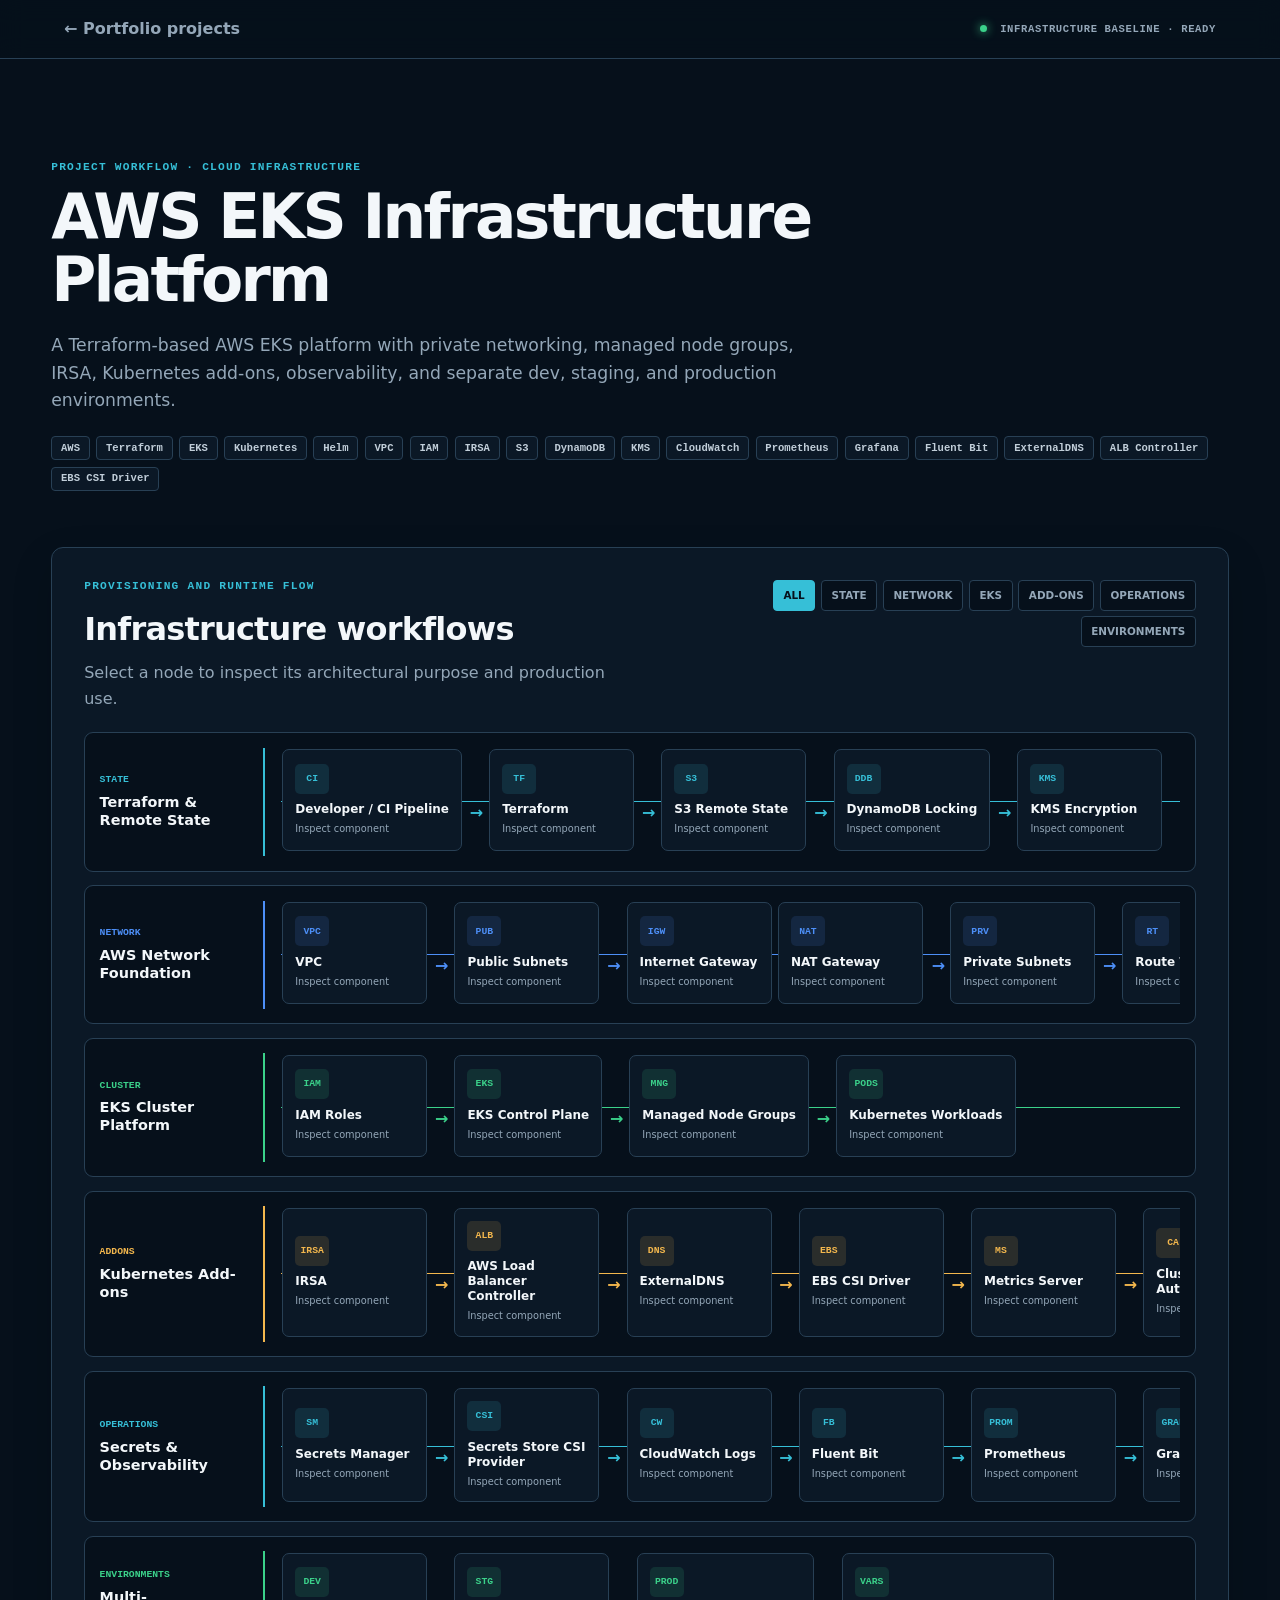
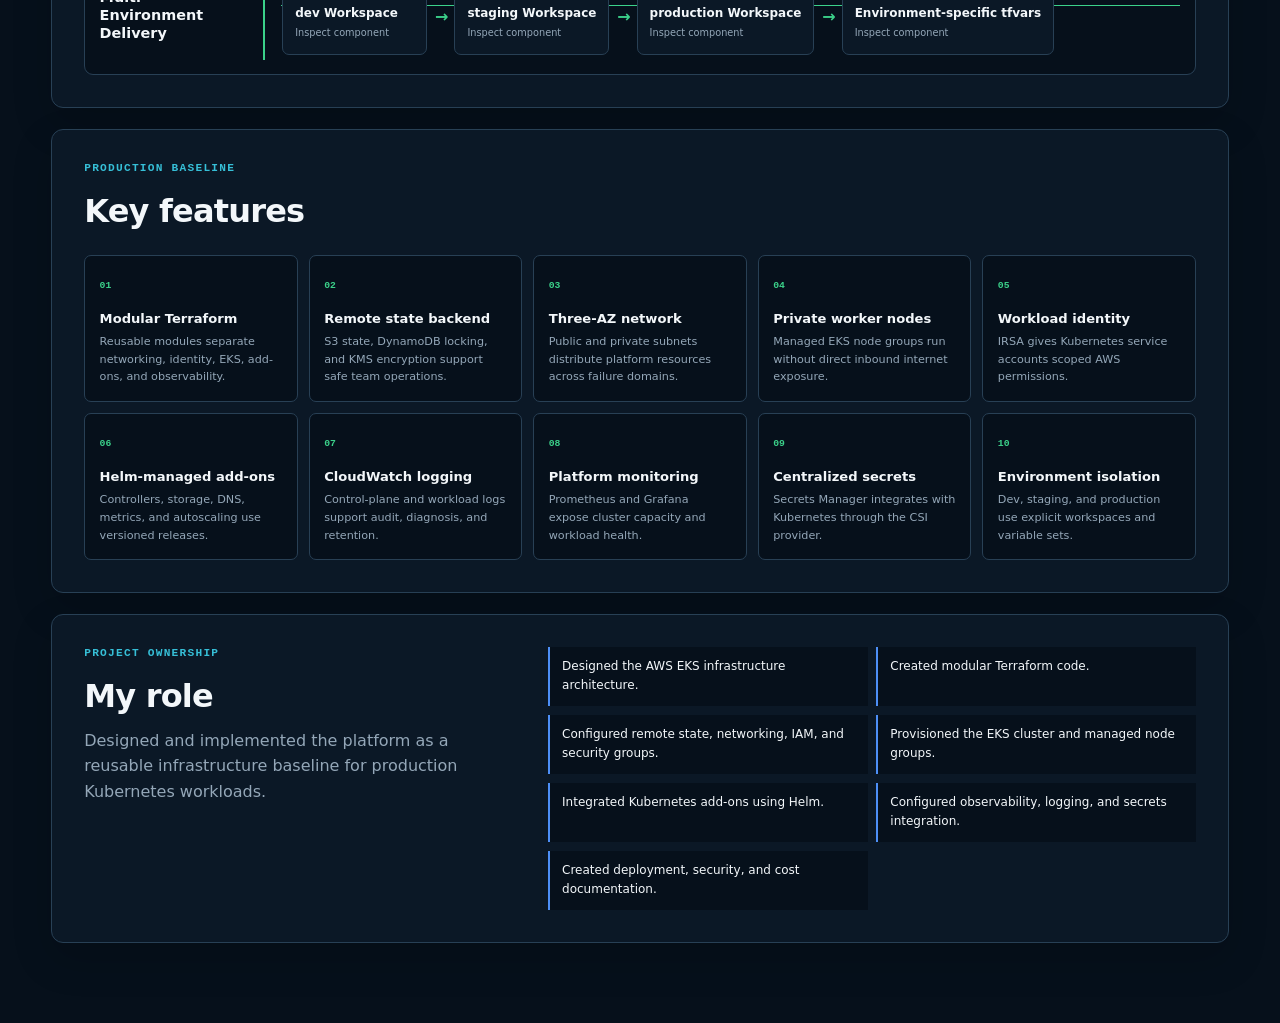
==== aws-eks-infrastructure-workflow/index.html @ 034f8abb "add AWS EKS infrastructure workflow" ====
<!doctype html>
<html lang="en">
<head>
  <meta charset="UTF-8" />
  <meta name="viewport" content="width=device-width, initial-scale=1.0" />
  <meta name="description" content="Interactive workflow for a Terraform-based AWS EKS infrastructure platform." />
  <meta name="theme-color" content="#07111d" />
  <title>AWS EKS Infrastructure Platform</title>
  <link rel="stylesheet" href="style.css" />
</head>
<body>
  <a class="skip-link" href="#workflows">Skip to infrastructure workflows</a>

  <header class="site-header">
    <a href="../index.html#projects">← Portfolio projects</a>
    <span><i></i> Infrastructure baseline · ready</span>
  </header>

  <main>
    <header class="hero">
      <p class="eyebrow">Project workflow · Cloud infrastructure</p>
      <h1>AWS EKS Infrastructure Platform</h1>
      <p>A Terraform-based AWS EKS platform with private networking, managed node groups, IRSA, Kubernetes add-ons, observability, and separate dev, staging, and production environments.</p>
      <div class="tech-stack" aria-label="Technology stack">
        <span>AWS</span><span>Terraform</span><span>EKS</span><span>Kubernetes</span><span>Helm</span><span>VPC</span><span>IAM</span><span>IRSA</span><span>S3</span><span>DynamoDB</span><span>KMS</span><span>CloudWatch</span><span>Prometheus</span><span>Grafana</span><span>Fluent Bit</span><span>ExternalDNS</span><span>ALB Controller</span><span>EBS CSI Driver</span>
      </div>
    </header>

    <section class="workflow-section" id="workflows" aria-labelledby="workflow-title">
      <div class="section-head">
        <div>
          <p class="eyebrow">Provisioning and runtime flow</p>
          <h2 id="workflow-title">Infrastructure workflows</h2>
          <p>Select a node to inspect its architectural purpose and production use.</p>
        </div>
        <div class="lane-filters" role="group" aria-label="Filter infrastructure workflow lanes">
          <button class="active" type="button" data-filter="all" aria-pressed="true">All</button>
          <button type="button" data-filter="state" aria-pressed="false">State</button>
          <button type="button" data-filter="network" aria-pressed="false">Network</button>
          <button type="button" data-filter="cluster" aria-pressed="false">EKS</button>
          <button type="button" data-filter="addons" aria-pressed="false">Add-ons</button>
          <button type="button" data-filter="operations" aria-pressed="false">Operations</button>
          <button type="button" data-filter="environments" aria-pressed="false">Environments</button>
        </div>
      </div>
      <div class="workflow-lanes" id="workflowLanes"></div>
    </section>

    <section class="features" aria-labelledby="features-title">
      <div class="section-head compact"><div><p class="eyebrow">Production baseline</p><h2 id="features-title">Key features</h2></div></div>
      <div class="feature-grid">
        <article><span>01</span><h3>Modular Terraform</h3><p>Reusable modules separate networking, identity, EKS, add-ons, and observability.</p></article>
        <article><span>02</span><h3>Remote state backend</h3><p>S3 state, DynamoDB locking, and KMS encryption support safe team operations.</p></article>
        <article><span>03</span><h3>Three-AZ network</h3><p>Public and private subnets distribute platform resources across failure domains.</p></article>
        <article><span>04</span><h3>Private worker nodes</h3><p>Managed EKS node groups run without direct inbound internet exposure.</p></article>
        <article><span>05</span><h3>Workload identity</h3><p>IRSA gives Kubernetes service accounts scoped AWS permissions.</p></article>
        <article><span>06</span><h3>Helm-managed add-ons</h3><p>Controllers, storage, DNS, metrics, and autoscaling use versioned releases.</p></article>
        <article><span>07</span><h3>CloudWatch logging</h3><p>Control-plane and workload logs support audit, diagnosis, and retention.</p></article>
        <article><span>08</span><h3>Platform monitoring</h3><p>Prometheus and Grafana expose cluster capacity and workload health.</p></article>
        <article><span>09</span><h3>Centralized secrets</h3><p>Secrets Manager integrates with Kubernetes through the CSI provider.</p></article>
        <article><span>10</span><h3>Environment isolation</h3><p>Dev, staging, and production use explicit workspaces and variable sets.</p></article>
      </div>
    </section>

    <section class="role" aria-labelledby="role-title">
      <div><p class="eyebrow">Project ownership</p><h2 id="role-title">My role</h2><p>Designed and implemented the platform as a reusable infrastructure baseline for production Kubernetes workloads.</p></div>
      <ul>
        <li>Designed the AWS EKS infrastructure architecture.</li>
        <li>Created modular Terraform code.</li>
        <li>Configured remote state, networking, IAM, and security groups.</li>
        <li>Provisioned the EKS cluster and managed node groups.</li>
        <li>Integrated Kubernetes add-ons using Helm.</li>
        <li>Configured observability, logging, and secrets integration.</li>
        <li>Created deployment, security, and cost documentation.</li>
      </ul>
    </section>
  </main>

  <aside class="detail-panel" id="detailPanel" role="dialog" aria-modal="true" aria-labelledby="detailTitle" aria-hidden="true">
    <div class="detail-head"><span id="detailLane">NETWORK FOUNDATION</span><button id="closePanel" type="button" aria-label="Close component details">×</button></div>
    <span class="detail-icon" id="detailIcon" aria-hidden="true">VPC</span>
    <h2 id="detailTitle"></h2>
    <p id="detailPurpose"></p>
    <dl>
      <div><dt>Why it is used</dt><dd id="detailReason"></dd></div>
      <div><dt>Production example</dt><dd id="detailExample"></dd></div>
    </dl>
  </aside>
  <div class="backdrop" id="backdrop" hidden></div>

  <script src="script.js"></script>
</body>
</html>
---- aws-eks-infrastructure-workflow/style.css ----
:root {
  --bg: #06101b;
  --panel: #0b1826;
  --panel-strong: #0f2132;
  --line: #284055;
  --text: #f3f7fa;
  --muted: #94a7b8;
  --cyan: #36bfd7;
  --blue: #4d8ff7;
  --green: #3bd18a;
  --amber: #f3b74d;
}

* { box-sizing: border-box; }
html { scroll-behavior: smooth; }
body { margin: 0; min-width: 320px; color: var(--text); background: var(--bg); font: 400 16px/1.6 Inter, system-ui, -apple-system, "Segoe UI", sans-serif; -webkit-font-smoothing: antialiased; }
button, a { font: inherit; }
.skip-link { position: fixed; z-index: 80; top: .6rem; left: .6rem; padding: .5rem .7rem; color: var(--bg); background: var(--cyan); transform: translateY(-170%); }
.skip-link:focus { transform: none; }
.site-header { position: sticky; z-index: 20; top: 0; display: flex; justify-content: space-between; align-items: center; padding: 1rem 5vw; border-bottom: 1px solid var(--line); background: rgba(6,16,27,.94); backdrop-filter: blur(12px); }
.site-header a { color: var(--muted); font-weight: 750; text-decoration: none; }
.site-header span { color: var(--muted); font: 750 .66rem/1 ui-monospace, monospace; text-transform: uppercase; letter-spacing: .06em; }
.site-header i { display: inline-block; width: 7px; height: 7px; margin-right: .4rem; border-radius: 50%; background: var(--green); box-shadow: 0 0 10px var(--green); }
main { width: min(1300px, 92vw); margin: auto; }
.hero { padding: clamp(4rem, 8vw, 6.8rem) 0 3.5rem; }
.eyebrow { margin: 0 0 .65rem; color: var(--cyan); font: 800 .7rem/1.2 ui-monospace, monospace; text-transform: uppercase; letter-spacing: .11em; }
.hero h1 { max-width: 900px; margin: 0; font-size: clamp(2.2rem, 4.8vw, 4.5rem); line-height: 1.03; letter-spacing: -.045em; }
.hero > p:not(.eyebrow) { max-width: 790px; margin: 1.3rem 0; color: var(--muted); font-size: 1.08rem; }
.tech-stack { display: flex; flex-wrap: wrap; gap: .4rem; }
.tech-stack span { padding: .3rem .55rem; border: 1px solid var(--line); border-radius: 4px; color: #c1ced9; background: var(--panel); font: 700 .66rem/1.2 ui-monospace, monospace; }
.workflow-section, .features, .role { margin-bottom: 1.3rem; padding: clamp(1.1rem, 2.6vw, 2rem); border: 1px solid var(--line); border-radius: 12px; background: var(--panel); box-shadow: 0 16px 40px rgba(0,0,0,.16); }
.section-head { display: flex; justify-content: space-between; align-items: flex-start; gap: 1.5rem; margin-bottom: 1.3rem; }
.section-head.compact { margin-bottom: 1.1rem; }
.section-head h2, .role h2 { margin: 0; font-size: clamp(1.45rem, 2.5vw, 2.05rem); letter-spacing: -.025em; }
.section-head > div > p:last-child, .role > div > p:last-child { margin: .35rem 0 0; color: var(--muted); }
.lane-filters { display: flex; flex-wrap: wrap; justify-content: flex-end; gap: .35rem; max-width: 560px; }
.lane-filters button { padding: .38rem .6rem; color: var(--muted); border: 1px solid var(--line); border-radius: 4px; background: var(--bg); cursor: pointer; font-size: .65rem; font-weight: 850; text-transform: uppercase; }
.lane-filters button:hover, .lane-filters button:focus-visible { border-color: var(--cyan); outline: none; }
.lane-filters button.active { color: var(--bg); border-color: var(--cyan); background: var(--cyan); }
.workflow-lanes { display: grid; gap: .85rem; }
.lane { --lane-color: var(--cyan); display: grid; grid-template-columns: 165px 1fr; gap: 1rem; padding: .9rem; border: 1px solid var(--line); border-radius: 9px; background: var(--bg); }
.lane.filtered { display: none; }
.lane-heading { display: flex; flex-direction: column; justify-content: center; padding-right: .8rem; border-right: 2px solid var(--lane-color); }
.lane-heading span { color: var(--lane-color); font: 800 .61rem/1 ui-monospace, monospace; text-transform: uppercase; }
.lane-heading h3 { margin: .5rem 0 0; font-size: .9rem; line-height: 1.25; }
.node-flow { display: flex; align-items: stretch; gap: 1.7rem; min-width: 0; overflow-x: auto; padding: .1rem .1rem .3rem; background-image: linear-gradient(90deg, var(--lane-color), var(--lane-color)); background-position: left 50%; background-repeat: no-repeat; background-size: 0 1px; animation: drawConnector 1.1s ease forwards; }
.node-group { position: relative; display: flex; gap: .4rem; min-width: max-content; }
.node { position: relative; display: flex; flex-direction: column; justify-content: center; min-width: 145px; min-height: 102px; padding: .75rem; border: 1px solid var(--line); border-radius: 7px; color: var(--text); text-align: left; background: var(--panel); cursor: pointer; transition: border-color .2s, transform .2s, box-shadow .2s; }
.node::after, .node-group::after { content: "→"; position: absolute; left: calc(100% + .55rem); top: 50%; color: var(--lane-color); font-weight: 900; }
.node-group .node::after, .node-flow > :last-child::after { display: none; }
.node:hover, .node:focus-visible, .node.selected { border-color: var(--lane-color); outline: none; transform: translateY(-2px); box-shadow: 0 8px 20px rgba(0,0,0,.3); }
.node-code { display: grid; place-items: center; width: 34px; height: 30px; margin-bottom: .55rem; border-radius: 5px; color: var(--lane-color); background: color-mix(in srgb, var(--lane-color) 13%, transparent); font: 850 .61rem/1 ui-monospace, monospace; }
.node strong { font-size: .75rem; line-height: 1.25; }
.node small { margin-top: .25rem; color: var(--muted); font-size: .61rem; }
.feature-grid { display: grid; grid-template-columns: repeat(5, 1fr); gap: .7rem; }
.feature-grid article { padding: .9rem; border: 1px solid var(--line); border-radius: 7px; background: var(--bg); }
.feature-grid span { color: var(--green); font: 850 .61rem/1 ui-monospace, monospace; }
.feature-grid h3 { margin: .75rem 0 .25rem; font-size: .82rem; }
.feature-grid p { margin: 0; color: var(--muted); font-size: .7rem; }
.role { display: grid; grid-template-columns: .8fr 1.2fr; gap: 2rem; margin-bottom: 5rem; }
.role ul { display: grid; grid-template-columns: 1fr 1fr; gap: .55rem; margin: 0; padding: 0; list-style: none; }
.role li { padding: .65rem .75rem; border-left: 2px solid var(--blue); background: var(--bg); font-size: .75rem; }
.detail-panel { position: fixed; z-index: 50; top: 0; right: 0; width: min(455px, 100%); height: 100dvh; padding: 1.5rem; overflow-y: auto; border-left: 1px solid var(--line); background: #081521; box-shadow: -25px 0 65px rgba(0,0,0,.55); visibility: hidden; transform: translateX(105%); transition: transform .25s, visibility .25s; }
.detail-panel.open { visibility: visible; transform: none; }
.detail-head { display: flex; justify-content: space-between; align-items: center; color: var(--cyan); font: 800 .65rem/1 ui-monospace, monospace; }
.detail-head button { width: 38px; height: 38px; color: var(--muted); border: 1px solid var(--line); border-radius: 5px; background: transparent; cursor: pointer; font-size: 1.4rem; }
.detail-icon { display: grid; place-items: center; width: 62px; height: 62px; margin: 3rem 0 1.3rem; color: var(--cyan); border: 1px solid rgba(54,191,215,.4); border-radius: 9px; background: rgba(54,191,215,.1); font: 900 .75rem/1 ui-monospace, monospace; }
.detail-panel h2 { margin: 0; font-size: 1.8rem; }
.detail-panel > p { color: var(--muted); }
.detail-panel dl { margin-top: 1.8rem; }
.detail-panel dl div { padding: 1rem 0; border-top: 1px solid var(--line); }
.detail-panel dt { color: var(--cyan); font: 850 .64rem/1 ui-monospace, monospace; text-transform: uppercase; }
.detail-panel dd { margin: .4rem 0 0; font-size: .84rem; }
.backdrop { position: fixed; z-index: 40; inset: 0; background: rgba(0,0,0,.7); }
.backdrop[hidden] { display: none; }
@keyframes drawConnector { to { background-size: 100% 1px; } }
@media (max-width: 1000px) { .feature-grid { grid-template-columns: repeat(2, 1fr); } .section-head { flex-direction: column; } .lane-filters { justify-content: flex-start; } .role { grid-template-columns: 1fr; } }
@media (max-width: 760px) { .lane { grid-template-columns: 1fr; } .lane-heading { padding: 0 0 .65rem; border-right: 0; border-bottom: 2px solid var(--lane-color); } .node-flow { flex-direction: column; overflow: visible; gap: 1.6rem; } .node-group { display: grid; min-width: 0; } .node { width: 100%; min-width: 0; } .node::after, .node-group::after { content: "↓"; left: 50%; top: calc(100% + .48rem); } .node-group .node::after { display: none; } }
@media (max-width: 520px) { main { width: 94vw; } .site-header span { display: none; } .hero { padding-top: 3rem; } .feature-grid, .role ul { grid-template-columns: 1fr; } }
@media (prefers-reduced-motion: reduce) { * { scroll-behavior: auto !important; animation-duration: .01ms !important; transition-duration: .01ms !important; } }
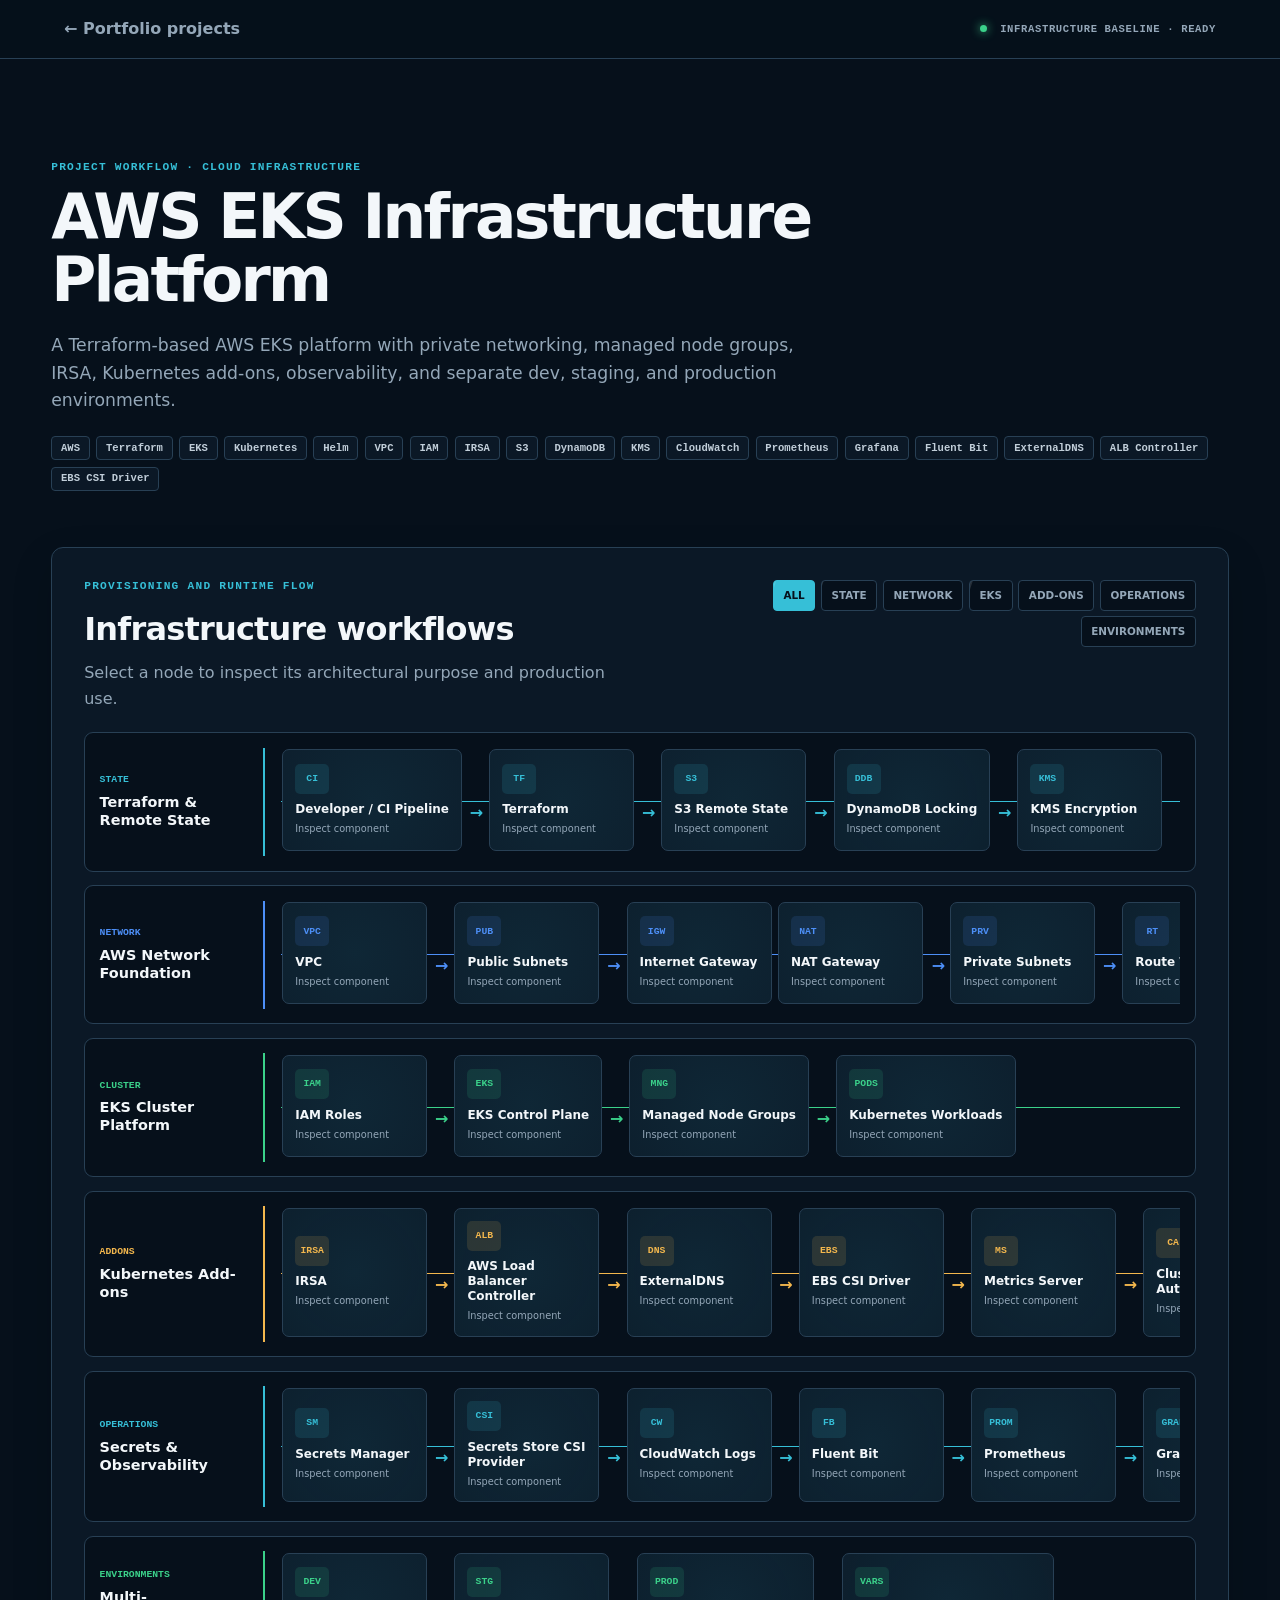
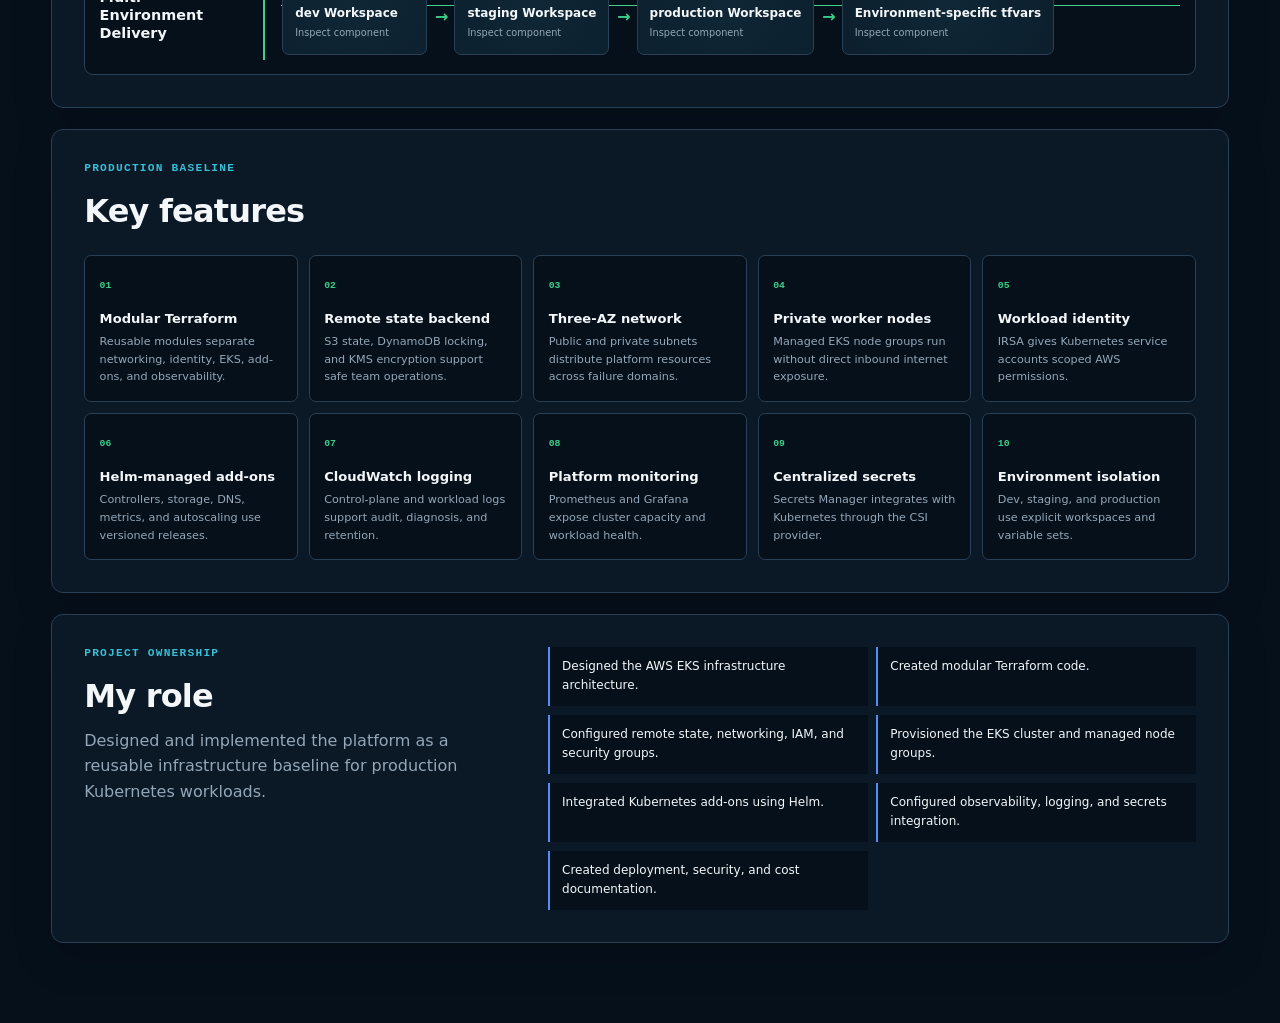
==== commit a54eac07: "add advanced portfolio transitions" ====
--- a/aws-eks-infrastructure-workflow/index.html
+++ b/aws-eks-infrastructure-workflow/index.html
@@ -7,6 +7,7 @@
   <meta name="theme-color" content="#07111d" />
   <title>AWS EKS Infrastructure Platform</title>
   <link rel="stylesheet" href="style.css" />
+  <link rel="stylesheet" href="../transitions.css" />
 </head>
 <body>
   <a class="skip-link" href="#workflows">Skip to infrastructure workflows</a>
@@ -89,5 +90,6 @@
   <div class="backdrop" id="backdrop" hidden></div>
 
   <script src="script.js"></script>
+  <script src="../transitions.js"></script>
 </body>
 </html>
--- a/transitions.css
+++ b/transitions.css
@@ -0,0 +1,237 @@
+/* Shared motion language for the portfolio and project workflow pages. */
+:root {
+  --motion-fast: 180ms;
+  --motion-base: 360ms;
+  --motion-slow: 620ms;
+  --motion-ease: cubic-bezier(.22, 1, .36, 1);
+  --motion-exit: cubic-bezier(.4, 0, 1, 1);
+  --motion-accent: var(--accent-2, var(--cyan, var(--green, #39d98a)));
+}
+
+@view-transition {
+  navigation: auto;
+}
+
+::view-transition-old(root) {
+  animation: page-old 220ms var(--motion-exit) both;
+}
+
+::view-transition-new(root) {
+  animation: page-new 460ms var(--motion-ease) both;
+}
+
+h1 {
+  view-transition-name: page-title;
+}
+
+::view-transition-old(page-title) {
+  animation: title-old 180ms ease-in both;
+}
+
+::view-transition-new(page-title) {
+  animation: title-new 520ms var(--motion-ease) both;
+}
+
+body.motion-boot {
+  animation: body-enter 480ms var(--motion-ease) both;
+}
+
+body.page-leaving {
+  pointer-events: none;
+  animation: body-exit 180ms var(--motion-exit) both;
+}
+
+.motion-progress {
+  position: fixed;
+  top: 0;
+  left: 0;
+  z-index: 1000;
+  width: 100%;
+  height: 2px;
+  pointer-events: none;
+  transform: scaleX(0);
+  transform-origin: left;
+  background: var(--motion-accent);
+  box-shadow: 0 0 12px color-mix(in srgb, var(--motion-accent) 60%, transparent);
+  will-change: transform;
+}
+
+.motion-ready [data-motion] {
+  opacity: 0;
+  transform: translateY(18px) scale(.985);
+  transition:
+    opacity var(--motion-slow) var(--motion-ease),
+    transform var(--motion-slow) var(--motion-ease);
+  transition-delay: var(--motion-delay, 0ms);
+}
+
+.motion-ready [data-motion].motion-in {
+  opacity: 1;
+  transform: none;
+}
+
+.motion-surface {
+  --pointer-x: 50%;
+  --pointer-y: 50%;
+  background-image: radial-gradient(
+    280px circle at var(--pointer-x) var(--pointer-y),
+    color-mix(in srgb, var(--motion-accent) 9%, transparent),
+    transparent 72%
+  );
+  transition:
+    transform var(--motion-base) var(--motion-ease),
+    border-color var(--motion-base) ease,
+    box-shadow var(--motion-base) ease,
+    background-color var(--motion-base) ease;
+}
+
+.motion-surface:hover {
+  box-shadow: 0 14px 34px rgba(0, 0, 0, .24);
+}
+
+.motion-surface .step-icon,
+.motion-surface .stage-icon,
+.motion-surface .node-icon,
+.motion-surface .node-code,
+.motion-surface .skill-icon,
+.motion-surface .gate-icon,
+.motion-surface .evidence-grid i {
+  transition: transform var(--motion-base) var(--motion-ease), box-shadow var(--motion-base) ease;
+}
+
+.motion-surface:hover .step-icon,
+.motion-surface:hover .stage-icon,
+.motion-surface:hover .node-icon,
+.motion-surface:hover .node-code,
+.motion-surface:hover .skill-icon,
+.motion-surface:hover .gate-icon {
+  transform: translateY(-2px) rotate(-2deg) scale(1.06);
+  box-shadow: 0 8px 18px rgba(0, 0, 0, .2);
+}
+
+details > :not(summary) {
+  transform-origin: top;
+}
+
+details[open] > :not(summary) {
+  animation: details-enter 300ms var(--motion-ease) both;
+}
+
+details summary {
+  transition: color var(--motion-fast) ease, padding-left var(--motion-base) var(--motion-ease);
+}
+
+details summary:hover {
+  padding-left: .3rem;
+}
+
+.detail-panel.open > *,
+.drawer.open > * {
+  animation: panel-content 430ms var(--motion-ease) both;
+}
+
+.detail-panel.open > *:nth-child(2),
+.drawer.open > *:nth-child(2) { animation-delay: 45ms; }
+.detail-panel.open > *:nth-child(3),
+.drawer.open > *:nth-child(3) { animation-delay: 85ms; }
+.detail-panel.open > *:nth-child(4),
+.drawer.open > *:nth-child(4) { animation-delay: 120ms; }
+.detail-panel.open > *:nth-child(n+5),
+.drawer.open > *:nth-child(n+5) { animation-delay: 150ms; }
+
+.btn,
+.control-button,
+.run-button,
+.reset-button,
+.filter-button,
+.filters button,
+.lane-filters button {
+  position: relative;
+  overflow: hidden;
+  isolation: isolate;
+}
+
+.btn::after,
+.control-button::after,
+.run-button::after,
+.reset-button::after,
+.filter-button::after,
+.filters button::after,
+.lane-filters button::after {
+  content: "";
+  position: absolute;
+  inset: 0;
+  z-index: -1;
+  background: rgba(255, 255, 255, .13);
+  transform: translateX(-105%) skewX(-18deg);
+  transition: transform 440ms var(--motion-ease);
+}
+
+.btn:hover::after,
+.control-button:hover::after,
+.run-button:hover::after,
+.reset-button:hover::after,
+.filter-button:hover::after,
+.filters button:hover::after,
+.lane-filters button:hover::after {
+  transform: translateX(105%) skewX(-18deg);
+}
+
+@keyframes page-old {
+  to { opacity: 0; transform: scale(.99); filter: blur(2px); }
+}
+
+@keyframes page-new {
+  from { opacity: 0; transform: translateY(10px) scale(.995); filter: blur(3px); }
+}
+
+@keyframes title-old {
+  to { opacity: 0; transform: translateY(-10px); }
+}
+
+@keyframes title-new {
+  from { opacity: 0; transform: translateY(18px); }
+}
+
+@keyframes body-enter {
+  from { opacity: 0; transform: translateY(6px); }
+}
+
+@keyframes body-exit {
+  to { opacity: 0; transform: translateY(-5px); }
+}
+
+@keyframes details-enter {
+  from { opacity: 0; transform: translateY(-7px); }
+}
+
+@keyframes panel-content {
+  from { opacity: 0; transform: translateX(12px); }
+}
+
+@media (prefers-reduced-motion: reduce) {
+  ::view-transition-group(*),
+  ::view-transition-old(*),
+  ::view-transition-new(*) {
+    animation-duration: .01ms !important;
+  }
+
+  body.motion-boot,
+  body.page-leaving,
+  details[open] > :not(summary),
+  .detail-panel.open > *,
+  .drawer.open > * {
+    animation: none !important;
+  }
+
+  .motion-ready [data-motion] {
+    opacity: 1;
+    transform: none;
+    transition: none;
+  }
+
+  .motion-surface,
+  .motion-surface * {
+    transition: none !important;
+  }
+}
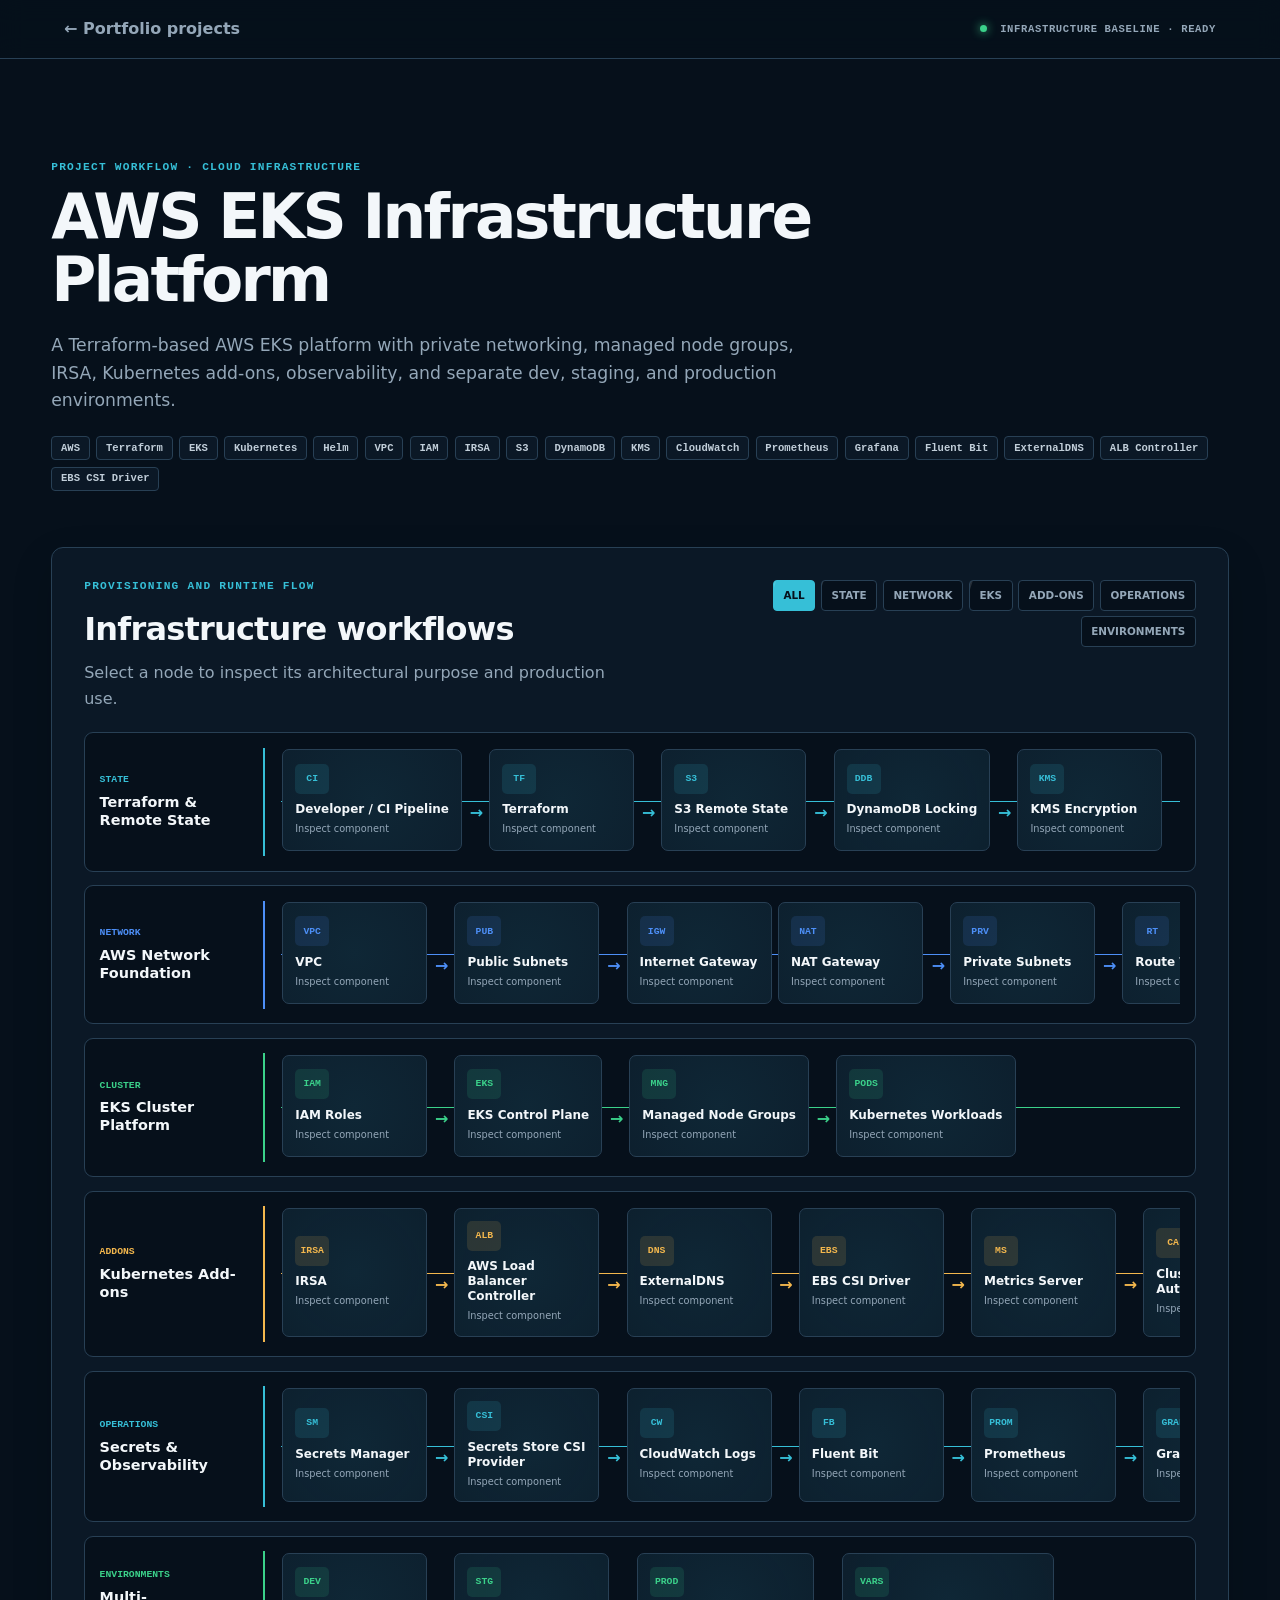
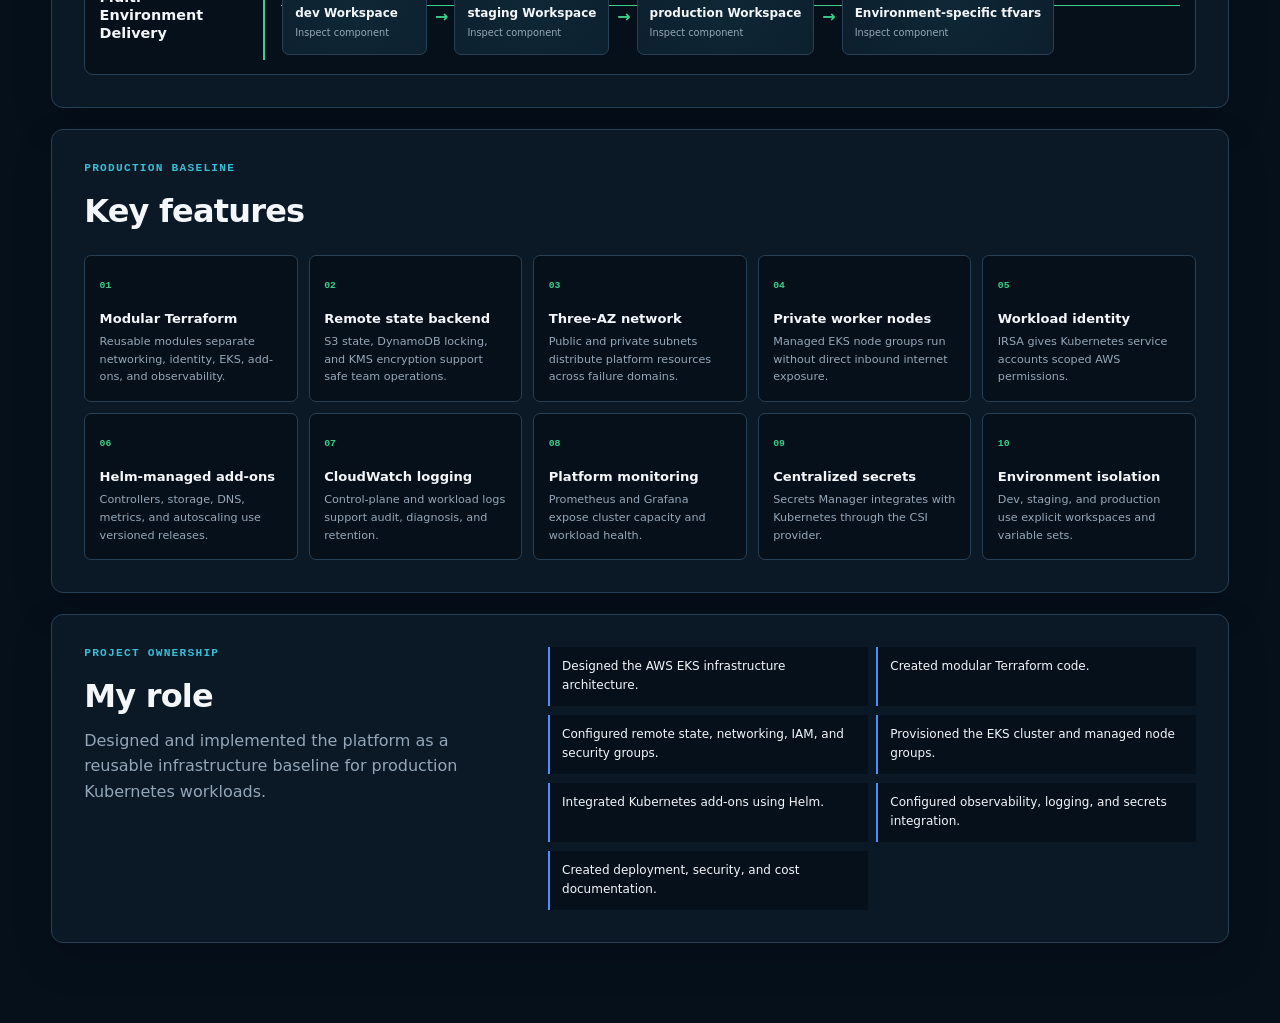
==== commit 829570de: "version workflow assets after drawer fix" ====
--- a/aws-eks-infrastructure-workflow/index.html
+++ b/aws-eks-infrastructure-workflow/index.html
@@ -7,7 +7,7 @@
   <meta name="theme-color" content="#07111d" />
   <title>AWS EKS Infrastructure Platform</title>
   <link rel="stylesheet" href="style.css" />
-  <link rel="stylesheet" href="../transitions.css" />
+  <link rel="stylesheet" href="../transitions.css?v=3" />
 </head>
 <body>
   <a class="skip-link" href="#workflows">Skip to infrastructure workflows</a>
@@ -89,7 +89,7 @@
   </aside>
   <div class="backdrop" id="backdrop" hidden></div>
 
-  <script src="script.js"></script>
-  <script src="../transitions.js"></script>
+  <script src="script.js?v=3"></script>
+  <script src="../transitions.js?v=3"></script>
 </body>
 </html>
--- a/transitions.css
+++ b/transitions.css
@@ -6,39 +6,6 @@
   --motion-ease: cubic-bezier(.22, 1, .36, 1);
   --motion-exit: cubic-bezier(.4, 0, 1, 1);
   --motion-accent: var(--accent-2, var(--cyan, var(--green, #39d98a)));
-}
-
-@view-transition {
-  navigation: auto;
-}
-
-::view-transition-old(root) {
-  animation: page-old 220ms var(--motion-exit) both;
-}
-
-::view-transition-new(root) {
-  animation: page-new 460ms var(--motion-ease) both;
-}
-
-h1 {
-  view-transition-name: page-title;
-}
-
-::view-transition-old(page-title) {
-  animation: title-old 180ms ease-in both;
-}
-
-::view-transition-new(page-title) {
-  animation: title-new 520ms var(--motion-ease) both;
-}
-
-body.motion-boot {
-  animation: body-enter 480ms var(--motion-ease) both;
-}
-
-body.page-leaving {
-  pointer-events: none;
-  animation: body-exit 180ms var(--motion-exit) both;
 }
 
 .motion-progress {
@@ -56,9 +23,22 @@
   will-change: transform;
 }
 
+/* Keep first paint stable; card-level motion replaces the older full-section fade. */
+.js .reveal,
+.js .reveal.visible {
+  opacity: 1 !important;
+  transform: none !important;
+}
+
+.hero-content,
+.hero-photo {
+  opacity: 1 !important;
+  animation: none !important;
+}
+
 .motion-ready [data-motion] {
-  opacity: 0;
-  transform: translateY(18px) scale(.985);
+  opacity: 1;
+  transform: translateY(12px);
   transition:
     opacity var(--motion-slow) var(--motion-ease),
     transform var(--motion-slow) var(--motion-ease);
@@ -89,6 +69,15 @@
   box-shadow: 0 14px 34px rgba(0, 0, 0, .24);
 }
 
+.linked-project-card {
+  cursor: pointer;
+}
+
+.linked-project-card:focus-visible {
+  outline: 3px solid color-mix(in srgb, var(--motion-accent) 70%, transparent);
+  outline-offset: 3px;
+}
+
 .motion-surface .step-icon,
 .motion-surface .stage-icon,
 .motion-surface .node-icon,
@@ -125,19 +114,38 @@
   padding-left: .3rem;
 }
 
+.detail-panel,
+.drawer {
+  top: 0 !important;
+  bottom: 0 !important;
+  height: 100dvh !important;
+  max-height: 100dvh !important;
+  overflow-y: auto !important;
+  overscroll-behavior: contain;
+}
+
 .detail-panel.open > *,
 .drawer.open > * {
-  animation: panel-content 430ms var(--motion-ease) both;
-}
-
-.detail-panel.open > *:nth-child(2),
-.drawer.open > *:nth-child(2) { animation-delay: 45ms; }
-.detail-panel.open > *:nth-child(3),
-.drawer.open > *:nth-child(3) { animation-delay: 85ms; }
-.detail-panel.open > *:nth-child(4),
-.drawer.open > *:nth-child(4) { animation-delay: 120ms; }
-.detail-panel.open > *:nth-child(n+5),
-.drawer.open > *:nth-child(n+5) { animation-delay: 150ms; }
+  opacity: 1 !important;
+  transform: none !important;
+  animation: none !important;
+}
+
+.detail-head,
+.detail-panel-head,
+.drawer-head {
+  position: sticky !important;
+  top: 0 !important;
+  z-index: 4;
+  padding-block: .45rem;
+  background: #091522;
+}
+
+.backdrop,
+.panel-backdrop {
+  background: rgba(0, 0, 0, .48) !important;
+  backdrop-filter: blur(1px) !important;
+}
 
 .btn,
 .control-button,
@@ -177,53 +185,12 @@
   transform: translateX(105%) skewX(-18deg);
 }
 
-@keyframes page-old {
-  to { opacity: 0; transform: scale(.99); filter: blur(2px); }
-}
-
-@keyframes page-new {
-  from { opacity: 0; transform: translateY(10px) scale(.995); filter: blur(3px); }
-}
-
-@keyframes title-old {
-  to { opacity: 0; transform: translateY(-10px); }
-}
-
-@keyframes title-new {
-  from { opacity: 0; transform: translateY(18px); }
-}
-
-@keyframes body-enter {
-  from { opacity: 0; transform: translateY(6px); }
-}
-
-@keyframes body-exit {
-  to { opacity: 0; transform: translateY(-5px); }
-}
-
 @keyframes details-enter {
   from { opacity: 0; transform: translateY(-7px); }
 }
 
-@keyframes panel-content {
-  from { opacity: 0; transform: translateX(12px); }
-}
-
 @media (prefers-reduced-motion: reduce) {
-  ::view-transition-group(*),
-  ::view-transition-old(*),
-  ::view-transition-new(*) {
-    animation-duration: .01ms !important;
-  }
-
-  body.motion-boot,
-  body.page-leaving,
   details[open] > :not(summary),
-  .detail-panel.open > *,
-  .drawer.open > * {
-    animation: none !important;
-  }
-
   .motion-ready [data-motion] {
     opacity: 1;
     transform: none;
